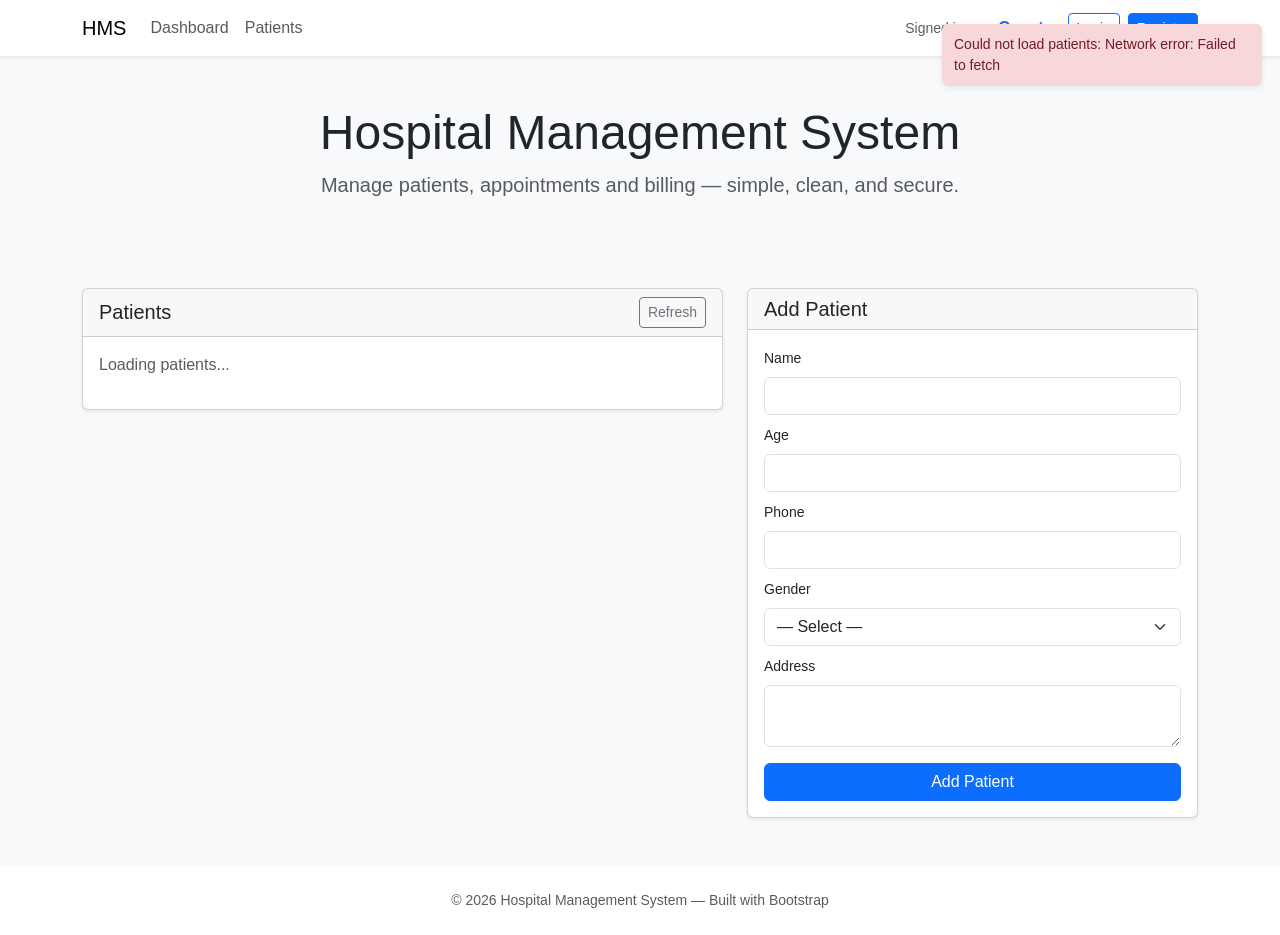
==== index.html @ a68db13f "Update index.html" ====
<!doctype html>
<html lang="en">
<head>
  <meta charset="utf-8" />
  <meta name="viewport" content="width=device-width,initial-scale=1" />
  <title>Hospital Management System</title>

  <!-- Bootstrap 5 CSS -->
  <link href="https://cdn.jsdelivr.net/npm/bootstrap@5.3.2/dist/css/bootstrap.min.css" rel="stylesheet"/>

  <!-- Your custom CSS -->
  <link rel="stylesheet" href="assets/css/style.css" />

  <style>
    /* Small inline styles to make this template look tidy */
    body { background: #f8f9fa; }
    .hero { padding: 48px 0; }
    .card-section { margin-top: 24px; }
    .hms-current-user { font-weight:600; }
  </style>
</head>
<body>

  <!-- Navbar -->
  <nav class="navbar navbar-expand-lg navbar-light bg-white shadow-sm">
    <div class="container">
      <a class="navbar-brand" href="#">HMS</a>
      <button class="navbar-toggler" type="button" data-bs-toggle="collapse"
              data-bs-target="#navMenu" aria-controls="navMenu" aria-expanded="false"
              aria-label="Toggle navigation"><span class="navbar-toggler-icon"></span></button>

      <div class="collapse navbar-collapse" id="navMenu">
        <ul class="navbar-nav me-auto mb-2 mb-lg-0">
          <li class="nav-item"><a class="nav-link" href="dashboard.html">Dashboard</a></li>
          <li class="nav-item"><a class="nav-link" href="patients.html">Patients</a></li>
        </ul>

        <div class="d-flex align-items-center gap-2">
          <span class="text-muted small me-2">Signed in as</span>
          <span class="hms-current-user text-primary me-3">Guest</span>

          <button id="loginBtn" class="btn btn-outline-primary btn-sm" data-bs-toggle="modal" data-bs-target="#loginModal">Login</button>
          <button id="registerBtn" class="btn btn-primary btn-sm" data-bs-toggle="modal" data-bs-target="#registerModal">Register</button>
          <button id="logoutBtn" class="btn btn-danger btn-sm d-none">Logout</button>
        </div>
      </div>
    </div>
  </nav>

  <!-- Hero -->
  <section class="hero">
    <div class="container text-center">
      <h1 class="display-5">Hospital Management System</h1>
      <p class="lead text-muted">Manage patients, appointments and billing — simple, clean, and secure.</p>
    </div>
  </section>

  <!-- Dashboard area -->
  <main class="container card-section">
    <div class="row g-4">

      <!-- Left: Patients list -->
      <div class="col-lg-7">
        <div class="card shadow-sm">
          <div class="card-header d-flex justify-content-between align-items-center">
            <h5 class="mb-0">Patients</h5>
            <button class="btn btn-sm btn-outline-secondary" id="refreshPatientsBtn">Refresh</button>
          </div>
          <div class="card-body" id="patientsList">
            <!-- patients injected by app.js -->
            <p class="text-muted">Loading patients...</p>
          </div>
        </div>
      </div>

      <!-- Right: Add patient -->
      <div class="col-lg-5">
        <div class="card shadow-sm">
          <div class="card-header">
            <h5 class="mb-0">Add Patient</h5>
          </div>
          <div class="card-body">
            <form id="patientForm">
              <div class="mb-2">
                <label class="form-label small">Name</label>
                <input id="patientName" class="form-control" required />
              </div>
              <div class="mb-2">
                <label class="form-label small">Age</label>
                <input id="patientAge" type="number" class="form-control" />
              </div>
              <div class="mb-2">
                <label class="form-label small">Phone</label>
                <input id="patientPhone" class="form-control" />
              </div>
              <div class="mb-2">
                <label class="form-label small">Gender</label>
                <select id="patientGender" class="form-select">
                  <option value="">— Select —</option>
                  <option value="M">Male</option>
                  <option value="F">Female</option>
                  <option value="O">Other</option>
                </select>
              </div>
              <div class="mb-3">
                <label class="form-label small">Address</label>
                <textarea id="patientAddress" class="form-control" rows="2"></textarea>
              </div>
              <button class="btn btn-primary w-100" type="submit">Add Patient</button>
            </form>
          </div>
        </div>
      </div>
    </div>
  </main>

  <!-- Footer -->
  <footer class="mt-5 py-4 bg-white">
    <div class="container text-center text-muted small">
      © <span id="year"></span> Hospital Management System — Built with Bootstrap
    </div>
  </footer>

  <!-- Register Modal -->
  <div class="modal fade" id="registerModal" tabindex="-1" aria-hidden="true">
    <div class="modal-dialog modal-dialog-centered">
      <form id="registerForm" class="modal-content">
        <div class="modal-header">
          <h5 class="modal-title">Register</h5>
          <button type="button" class="btn-close" data-bs-dismiss="modal" aria-label="Close"></button>
        </div>
        <div class="modal-body">
          <div class="mb-2">
            <label class="form-label small">Full name</label>
            <input id="registerName" class="form-control" required />
          </div>
          <div class="mb-2">
            <label class="form-label small">Email</label>
            <input id="registerEmail" type="email" class="form-control" required />
          </div>
          <div class="mb-2">
            <label class="form-label small">Password</label>
            <input id="registerPassword" type="password" class="form-control" required />
          </div>
          <div class="mb-2">
            <label class="form-label small">Role</label>
            <select id="registerRole" class="form-select">
              <option value="patient">Patient</option>
              <option value="doctor">Doctor</option>
              <option value="admin">Admin</option>
            </select>
          </div>
        </div>
        <div class="modal-footer">
          <button type="submit" class="btn btn-primary w-100">Create account</button>
        </div>
      </form>
    </div>
  </div>

  <!-- Login Modal -->
  <div class="modal fade" id="loginModal" tabindex="-1" aria-hidden="true">
    <div class="modal-dialog modal-dialog-centered">
      <form id="loginForm" class="modal-content">
        <div class="modal-header">
          <h5 class="modal-title">Login</h5>
          <button type="button" class="btn-close" data-bs-dismiss="modal" aria-label="Close"></button>
        </div>
        <div class="modal-body">
          <div class="mb-2">
            <label class="form-label small">Email</label>
            <input id="loginEmail" type="email" class="form-control" required />
          </div>
          <div class="mb-2">
            <label class="form-label small">Password</label>
            <input id="loginPassword" type="password" class="form-control" required />
          </div>
        </div>
        <div class="modal-footer">
          <button type="submit" class="btn btn-primary w-100">Login</button>
        </div>
      </form>
    </div>
  </div>

  <!-- Bootstrap JS bundle (Popper included) -->
  <script src="https://cdn.jsdelivr.net/npm/bootstrap@5.3.2/dist/js/bootstrap.bundle.min.js"></script>

  <!-- Your application JS (make sure this file is present and has API_BASE configured) -->
  <script src="assets/js/app.js"></script>

  <script>
    // small client-side wiring to show/hide buttons depending on auth
    document.addEventListener('DOMContentLoaded', () => {
      document.getElementById('year').textContent = new Date().getFullYear();

      const token = localStorage.getItem('hms_token');
      const user = localStorage.getItem('hms_user');
      const logoutBtn = document.getElementById('logoutBtn');
      const loginBtn = document.getElementById('loginBtn');
      const registerBtn = document.getElementById('registerBtn');
      const nameEl = document.querySelector('.hms-current-user');

      if (token || user) {
        logoutBtn.classList.remove('d-none');
        loginBtn.classList.add('d-none');
        registerBtn.classList.add('d-none');
        try {
          const u = JSON.parse(user || '{}');
          nameEl.textContent = u.name || u.email || 'User';
        } catch (e) {}
      } else {
        logoutBtn.classList.add('d-none');
      }

      // manual refresh button
      document.getElementById('refreshPatientsBtn')?.addEventListener('click', () => {
        if (typeof fetchPatients === 'function') fetchPatients();
      });
    });
  </script>
</body>
</html>
---- assets/css/style.css ----
body { font-family: Arial; background: #f8f9fa; }
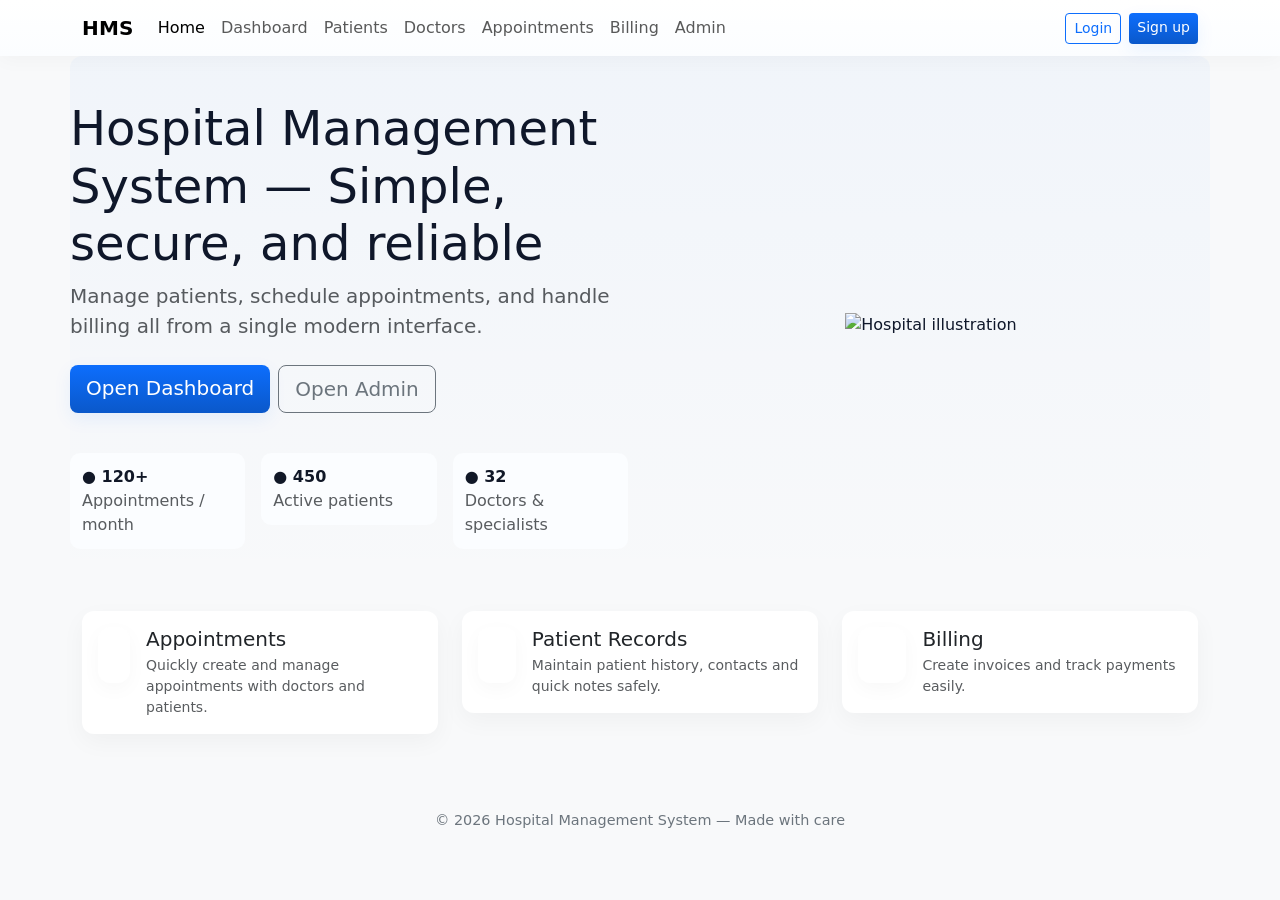
==== commit c2f9a966: "Refactor index.html for improved structure and clarity Updated HTML structure and comments for clari" ====
--- a/index.html
+++ b/index.html
@@ -5,219 +5,138 @@
   <meta name="viewport" content="width=device-width,initial-scale=1" />
   <title>Hospital Management System</title>
 
-  <!-- Bootstrap 5 CSS -->
+  <!-- Bootstrap CSS -->
   <link href="https://cdn.jsdelivr.net/npm/bootstrap@5.3.2/dist/css/bootstrap.min.css" rel="stylesheet"/>
 
-  <!-- Your custom CSS -->
+  <!-- Shared site styles -->
   <link rel="stylesheet" href="assets/css/style.css" />
 
   <style>
-    /* Small inline styles to make this template look tidy */
-    body { background: #f8f9fa; }
-    .hero { padding: 48px 0; }
-    .card-section { margin-top: 24px; }
-    .hms-current-user { font-weight:600; }
+    /* small landing-specific */
+    .feature-icon { width:56px; height:56px; border-radius:12px; display:inline-flex; align-items:center; justify-content:center; background:#fff; box-shadow:0 6px 20px rgba(2,6,23,0.03); }
   </style>
 </head>
 <body>
-
-  <!-- Navbar -->
-  <nav class="navbar navbar-expand-lg navbar-light bg-white shadow-sm">
+  <!-- NAV -->
+  <nav class="navbar navbar-expand-lg">
     <div class="container">
-      <a class="navbar-brand" href="#">HMS</a>
-      <button class="navbar-toggler" type="button" data-bs-toggle="collapse"
-              data-bs-target="#navMenu" aria-controls="navMenu" aria-expanded="false"
-              aria-label="Toggle navigation"><span class="navbar-toggler-icon"></span></button>
+      <a class="navbar-brand" href="index.html">HMS</a>
+      <button class="navbar-toggler" type="button" data-bs-toggle="collapse" data-bs-target="#navMenu">
+        <span class="navbar-toggler-icon"></span>
+      </button>
 
       <div class="collapse navbar-collapse" id="navMenu">
         <ul class="navbar-nav me-auto mb-2 mb-lg-0">
+          <li class="nav-item"><a class="nav-link active" href="index.html">Home</a></li>
           <li class="nav-item"><a class="nav-link" href="dashboard.html">Dashboard</a></li>
           <li class="nav-item"><a class="nav-link" href="patients.html">Patients</a></li>
+          <li class="nav-item"><a class="nav-link" href="doctors.html">Doctors</a></li>
+          <li class="nav-item"><a class="nav-link" href="appointments.html">Appointments</a></li>
+          <li class="nav-item"><a class="nav-link" href="billing.html">Billing</a></li>
+          <li class="nav-item"><a class="nav-link" href="admin.html">Admin</a></li>
         </ul>
 
-        <div class="d-flex align-items-center gap-2">
-          <span class="text-muted small me-2">Signed in as</span>
-          <span class="hms-current-user text-primary me-3">Guest</span>
-
-          <button id="loginBtn" class="btn btn-outline-primary btn-sm" data-bs-toggle="modal" data-bs-target="#loginModal">Login</button>
-          <button id="registerBtn" class="btn btn-primary btn-sm" data-bs-toggle="modal" data-bs-target="#registerModal">Register</button>
-          <button id="logoutBtn" class="btn btn-danger btn-sm d-none">Logout</button>
+        <div class="d-flex gap-2">
+          <a class="btn btn-outline-primary btn-sm" href="login.html">Login</a>
+          <a class="btn btn-primary btn-sm" href="register.html">Sign up</a>
         </div>
       </div>
     </div>
   </nav>
 
-  <!-- Hero -->
-  <section class="hero">
-    <div class="container text-center">
-      <h1 class="display-5">Hospital Management System</h1>
-      <p class="lead text-muted">Manage patients, appointments and billing — simple, clean, and secure.</p>
-    </div>
-  </section>
+  <!-- HERO -->
+  <section class="container hero">
+    <div class="row align-items-center">
+      <div class="col-lg-6">
+        <h1 class="display-5">Hospital Management System — Simple, secure, and reliable</h1>
+        <p class="lead text-muted">Manage patients, schedule appointments, and handle billing all from a single modern interface.</p>
 
-  <!-- Dashboard area -->
-  <main class="container card-section">
-    <div class="row g-4">
+        <div class="mt-4 d-flex gap-2">
+          <a href="dashboard.html" class="btn btn-primary btn-lg">Open Dashboard</a>
+          <a href="admin.html" class="btn btn-outline-secondary btn-lg">Open Admin</a>
+        </div>
 
-      <!-- Left: Patients list -->
-      <div class="col-lg-7">
-        <div class="card shadow-sm">
-          <div class="card-header d-flex justify-content-between align-items-center">
-            <h5 class="mb-0">Patients</h5>
-            <button class="btn btn-sm btn-outline-secondary" id="refreshPatientsBtn">Refresh</button>
+        <div class="row g-3 mt-4">
+          <div class="col-6 col-md-4">
+            <div class="card-quiet">
+              <div class="kv">● 120+</div>
+              <div class="text-muted">Appointments / month</div>
+            </div>
           </div>
-          <div class="card-body" id="patientsList">
-            <!-- patients injected by app.js -->
-            <p class="text-muted">Loading patients...</p>
+          <div class="col-6 col-md-4">
+            <div class="card-quiet">
+              <div class="kv">● 450</div>
+              <div class="text-muted">Active patients</div>
+            </div>
+          </div>
+          <div class="col-12 col-md-4">
+            <div class="card-quiet">
+              <div class="kv">● 32</div>
+              <div class="text-muted">Doctors & specialists</div>
+            </div>
           </div>
         </div>
       </div>
 
-      <!-- Right: Add patient -->
-      <div class="col-lg-5">
-        <div class="card shadow-sm">
-          <div class="card-header">
-            <h5 class="mb-0">Add Patient</h5>
+      <div class="col-lg-6 text-center d-none d-lg-block">
+        <div style="max-width:520px;margin:auto;">
+          <img alt="Hospital illustration" src="assets/images/hospital-illu.svg" style="width:100%;height:auto;"/>
+        </div>
+      </div>
+    </div>
+  </section>
+
+  <!-- FEATURES -->
+  <section class="container mb-5">
+    <div class="row g-4">
+      <div class="col-md-4">
+        <div class="card p-3">
+          <div class="d-flex align-items-start gap-3">
+            <div class="feature-icon"><i class="bi bi-calendar-check" style="font-size:20px;color:var(--accent)"></i></div>
+            <div>
+              <h5 class="mb-1">Appointments</h5>
+              <p class="text-muted small mb-0">Quickly create and manage appointments with doctors and patients.</p>
+            </div>
           </div>
-          <div class="card-body">
-            <form id="patientForm">
-              <div class="mb-2">
-                <label class="form-label small">Name</label>
-                <input id="patientName" class="form-control" required />
-              </div>
-              <div class="mb-2">
-                <label class="form-label small">Age</label>
-                <input id="patientAge" type="number" class="form-control" />
-              </div>
-              <div class="mb-2">
-                <label class="form-label small">Phone</label>
-                <input id="patientPhone" class="form-control" />
-              </div>
-              <div class="mb-2">
-                <label class="form-label small">Gender</label>
-                <select id="patientGender" class="form-select">
-                  <option value="">— Select —</option>
-                  <option value="M">Male</option>
-                  <option value="F">Female</option>
-                  <option value="O">Other</option>
-                </select>
-              </div>
-              <div class="mb-3">
-                <label class="form-label small">Address</label>
-                <textarea id="patientAddress" class="form-control" rows="2"></textarea>
-              </div>
-              <button class="btn btn-primary w-100" type="submit">Add Patient</button>
-            </form>
+        </div>
+      </div>
+
+      <div class="col-md-4">
+        <div class="card p-3">
+          <div class="d-flex align-items-start gap-3">
+            <div class="feature-icon"><i class="bi bi-people" style="font-size:20px;color:var(--accent)"></i></div>
+            <div>
+              <h5 class="mb-1">Patient Records</h5>
+              <p class="text-muted small mb-0">Maintain patient history, contacts and quick notes safely.</p>
+            </div>
+          </div>
+        </div>
+      </div>
+
+      <div class="col-md-4">
+        <div class="card p-3">
+          <div class="d-flex align-items-start gap-3">
+            <div class="feature-icon"><i class="bi bi-cash-stack" style="font-size:20px;color:var(--accent)"></i></div>
+            <div>
+              <h5 class="mb-1">Billing</h5>
+              <p class="text-muted small mb-0">Create invoices and track payments easily.</p>
+            </div>
           </div>
         </div>
       </div>
     </div>
-  </main>
+  </section>
 
-  <!-- Footer -->
-  <footer class="mt-5 py-4 bg-white">
-    <div class="container text-center text-muted small">
-      © <span id="year"></span> Hospital Management System — Built with Bootstrap
+  <!-- FOOTER -->
+  <footer class="site-footer">
+    <div class="container">
+      <div>© <span id="year"></span> Hospital Management System — Made with care</div>
     </div>
   </footer>
 
-  <!-- Register Modal -->
-  <div class="modal fade" id="registerModal" tabindex="-1" aria-hidden="true">
-    <div class="modal-dialog modal-dialog-centered">
-      <form id="registerForm" class="modal-content">
-        <div class="modal-header">
-          <h5 class="modal-title">Register</h5>
-          <button type="button" class="btn-close" data-bs-dismiss="modal" aria-label="Close"></button>
-        </div>
-        <div class="modal-body">
-          <div class="mb-2">
-            <label class="form-label small">Full name</label>
-            <input id="registerName" class="form-control" required />
-          </div>
-          <div class="mb-2">
-            <label class="form-label small">Email</label>
-            <input id="registerEmail" type="email" class="form-control" required />
-          </div>
-          <div class="mb-2">
-            <label class="form-label small">Password</label>
-            <input id="registerPassword" type="password" class="form-control" required />
-          </div>
-          <div class="mb-2">
-            <label class="form-label small">Role</label>
-            <select id="registerRole" class="form-select">
-              <option value="patient">Patient</option>
-              <option value="doctor">Doctor</option>
-              <option value="admin">Admin</option>
-            </select>
-          </div>
-        </div>
-        <div class="modal-footer">
-          <button type="submit" class="btn btn-primary w-100">Create account</button>
-        </div>
-      </form>
-    </div>
-  </div>
-
-  <!-- Login Modal -->
-  <div class="modal fade" id="loginModal" tabindex="-1" aria-hidden="true">
-    <div class="modal-dialog modal-dialog-centered">
-      <form id="loginForm" class="modal-content">
-        <div class="modal-header">
-          <h5 class="modal-title">Login</h5>
-          <button type="button" class="btn-close" data-bs-dismiss="modal" aria-label="Close"></button>
-        </div>
-        <div class="modal-body">
-          <div class="mb-2">
-            <label class="form-label small">Email</label>
-            <input id="loginEmail" type="email" class="form-control" required />
-          </div>
-          <div class="mb-2">
-            <label class="form-label small">Password</label>
-            <input id="loginPassword" type="password" class="form-control" required />
-          </div>
-        </div>
-        <div class="modal-footer">
-          <button type="submit" class="btn btn-primary w-100">Login</button>
-        </div>
-      </form>
-    </div>
-  </div>
-
-  <!-- Bootstrap JS bundle (Popper included) -->
+  <!-- Bootstrap JS bundle -->
   <script src="https://cdn.jsdelivr.net/npm/bootstrap@5.3.2/dist/js/bootstrap.bundle.min.js"></script>
-
-  <!-- Your application JS (make sure this file is present and has API_BASE configured) -->
   <script src="assets/js/app.js"></script>
-
-  <script>
-    // small client-side wiring to show/hide buttons depending on auth
-    document.addEventListener('DOMContentLoaded', () => {
-      document.getElementById('year').textContent = new Date().getFullYear();
-
-      const token = localStorage.getItem('hms_token');
-      const user = localStorage.getItem('hms_user');
-      const logoutBtn = document.getElementById('logoutBtn');
-      const loginBtn = document.getElementById('loginBtn');
-      const registerBtn = document.getElementById('registerBtn');
-      const nameEl = document.querySelector('.hms-current-user');
-
-      if (token || user) {
-        logoutBtn.classList.remove('d-none');
-        loginBtn.classList.add('d-none');
-        registerBtn.classList.add('d-none');
-        try {
-          const u = JSON.parse(user || '{}');
-          nameEl.textContent = u.name || u.email || 'User';
-        } catch (e) {}
-      } else {
-        logoutBtn.classList.add('d-none');
-      }
-
-      // manual refresh button
-      document.getElementById('refreshPatientsBtn')?.addEventListener('click', () => {
-        if (typeof fetchPatients === 'function') fetchPatients();
-      });
-    });
-  </script>
+  <script>document.getElementById('year').textContent = new Date().getFullYear();</script>
 </body>
 </html>
--- a/assets/css/style.css
+++ b/assets/css/style.css
@@ -1 +1,91 @@
-body { font-family: Arial; background: #f8f9fa; }
+/* assets/css/style.css
+   Shared site styles to provide consistent look and feel */
+:root{
+  --accent: #0d6efd;
+  --muted: #6c757d;
+  --card-bg: #ffffff;
+  --surface: #f8f9fa;
+  --radius: 12px;
+  --glass: rgba(255,255,255,0.6);
+}
+
+*{box-sizing:border-box}
+body{
+  font-family: Inter, ui-sans-serif, system-ui, -apple-system, "Segoe UI", Roboto, "Helvetica Neue", Arial;
+  background: var(--surface);
+  color:#0f172a;
+  margin:0;
+  -webkit-font-smoothing:antialiased;
+  -moz-osx-font-smoothing:grayscale;
+}
+
+/* Navbar */
+.navbar-brand{
+  font-weight:700;
+  letter-spacing:0.2px;
+}
+.navbar { background: linear-gradient(180deg,#ffffff,#fbfdff); box-shadow: 0 4px 20px rgba(15,23,42,0.03); }
+
+/* Page hero */
+.hero {
+  padding: 44px 0;
+  margin-bottom: 18px;
+  background: linear-gradient(180deg, rgba(13,110,253,0.03), transparent);
+  border-radius: 12px;
+}
+
+/* Cards */
+.card {
+  border: none;
+  border-radius: var(--radius);
+  background: var(--card-bg);
+  box-shadow: 0 8px 24px rgba(14,20,30,0.04);
+}
+.stat-card { padding: 18px; }
+
+/* Buttons */
+.btn-primary {
+  background: linear-gradient(180deg,var(--accent),#0a58ca);
+  border: none;
+  box-shadow: 0 6px 18px rgba(13,110,253,0.08);
+}
+
+/* Table improvements */
+.table thead th {
+  border-bottom: 0;
+  font-weight:600;
+  background: transparent;
+}
+.table tbody tr {
+  background: #fff;
+  transition: transform .06s ease;
+}
+.table tbody tr:hover {
+  transform: translateY(-3px);
+  box-shadow: 0 6px 14px rgba(2,6,23,0.04);
+}
+
+/* Forms */
+.form-control:focus {
+  box-shadow: 0 0 0 0.15rem rgba(13,110,253,0.12);
+  border-color: var(--accent);
+}
+
+/* footer */
+.site-footer {
+  margin-top: 48px;
+  padding: 28px 0;
+  text-align:center;
+  color:var(--muted);
+  font-size:0.9rem;
+}
+
+/* utilities */
+.kv { font-weight:600; color:#111827; }
+.card-quiet { background:#fbfdff; border-radius:10px; padding:12px; }
+
+/* small screens */
+@media (max-width: 768px) {
+  .hero { padding: 28px 12px; }
+  .stat-card { padding: 12px; }
+}
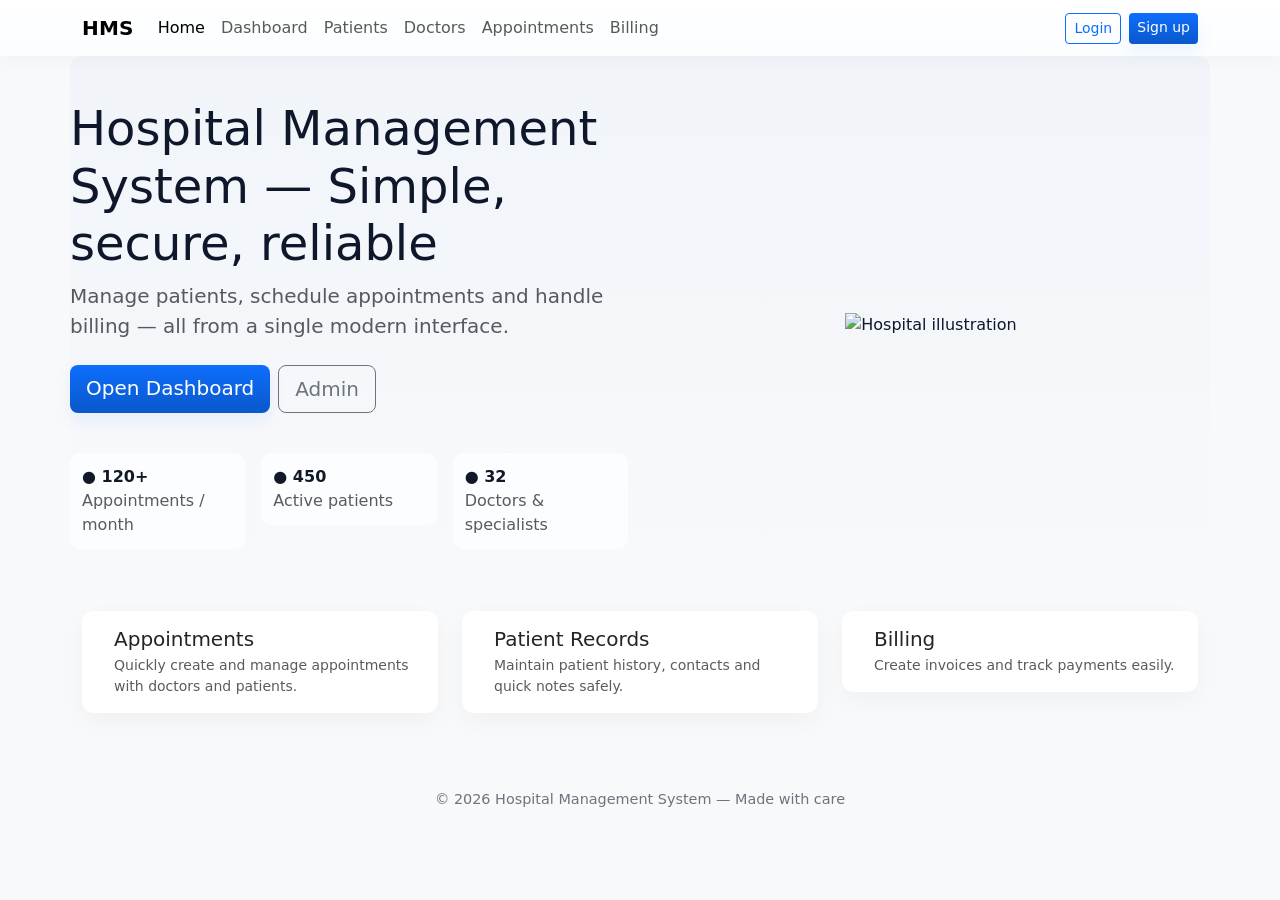
==== commit 5f2c9c97: "Update index.html" ====
--- a/index.html
+++ b/index.html
@@ -12,8 +12,7 @@
   <link rel="stylesheet" href="assets/css/style.css" />
 
   <style>
-    /* small landing-specific */
-    .feature-icon { width:56px; height:56px; border-radius:12px; display:inline-flex; align-items:center; justify-content:center; background:#fff; box-shadow:0 6px 20px rgba(2,6,23,0.03); }
+    .hero-illustration { max-width:520px; margin:auto; }
   </style>
 </head>
 <body>
@@ -28,12 +27,12 @@
       <div class="collapse navbar-collapse" id="navMenu">
         <ul class="navbar-nav me-auto mb-2 mb-lg-0">
           <li class="nav-item"><a class="nav-link active" href="index.html">Home</a></li>
-          <li class="nav-item"><a class="nav-link" href="dashboard.html">Dashboard</a></li>
+          <!-- Dashboard now goes to login, which will route by role -->
+          <li class="nav-item"><a class="nav-link" href="login.html">Dashboard</a></li>
           <li class="nav-item"><a class="nav-link" href="patients.html">Patients</a></li>
           <li class="nav-item"><a class="nav-link" href="doctors.html">Doctors</a></li>
           <li class="nav-item"><a class="nav-link" href="appointments.html">Appointments</a></li>
           <li class="nav-item"><a class="nav-link" href="billing.html">Billing</a></li>
-          <li class="nav-item"><a class="nav-link" href="admin.html">Admin</a></li>
         </ul>
 
         <div class="d-flex gap-2">
@@ -48,12 +47,12 @@
   <section class="container hero">
     <div class="row align-items-center">
       <div class="col-lg-6">
-        <h1 class="display-5">Hospital Management System — Simple, secure, and reliable</h1>
-        <p class="lead text-muted">Manage patients, schedule appointments, and handle billing all from a single modern interface.</p>
+        <h1 class="display-5">Hospital Management System — Simple, secure, reliable</h1>
+        <p class="lead text-muted">Manage patients, schedule appointments and handle billing — all from a single modern interface.</p>
 
         <div class="mt-4 d-flex gap-2">
-          <a href="dashboard.html" class="btn btn-primary btn-lg">Open Dashboard</a>
-          <a href="admin.html" class="btn btn-outline-secondary btn-lg">Open Admin</a>
+          <a href="login.html" class="btn btn-primary btn-lg">Open Dashboard</a>
+          <a href="admin.html" class="btn btn-outline-secondary btn-lg">Admin</a>
         </div>
 
         <div class="row g-3 mt-4">
@@ -79,7 +78,7 @@
       </div>
 
       <div class="col-lg-6 text-center d-none d-lg-block">
-        <div style="max-width:520px;margin:auto;">
+        <div class="hero-illustration">
           <img alt="Hospital illustration" src="assets/images/hospital-illu.svg" style="width:100%;height:auto;"/>
         </div>
       </div>
@@ -130,13 +129,13 @@
   <!-- FOOTER -->
   <footer class="site-footer">
     <div class="container">
-      <div>© <span id="year"></span> Hospital Management System — Made with care</div>
+      <div>© <span id="yearIndex"></span> Hospital Management System — Made with care</div>
     </div>
   </footer>
 
-  <!-- Bootstrap JS bundle -->
+  <!-- Bootstrap + app.js -->
   <script src="https://cdn.jsdelivr.net/npm/bootstrap@5.3.2/dist/js/bootstrap.bundle.min.js"></script>
   <script src="assets/js/app.js"></script>
-  <script>document.getElementById('year').textContent = new Date().getFullYear();</script>
+  <script>document.getElementById('yearIndex').textContent = new Date().getFullYear();</script>
 </body>
 </html>
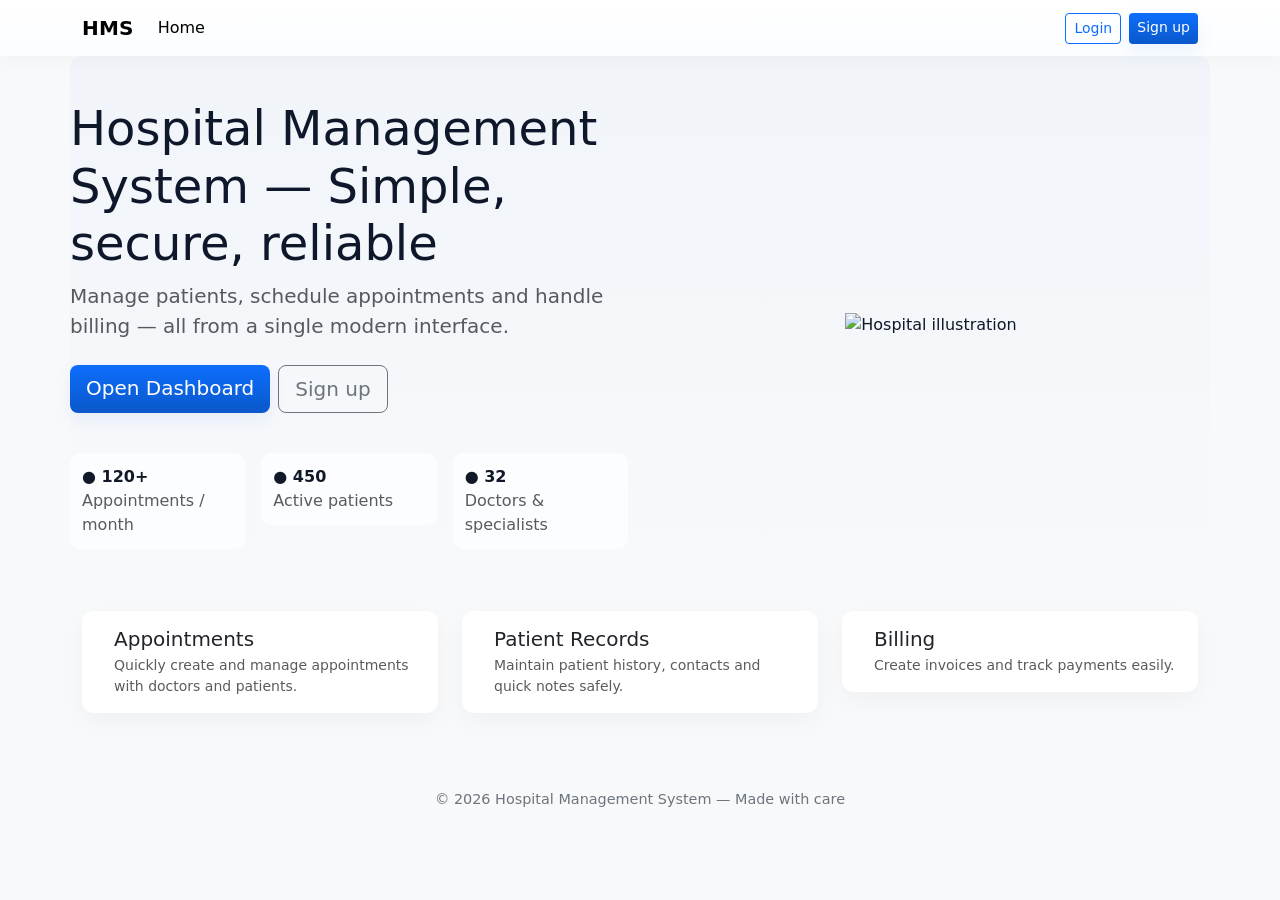
==== commit 99f7a43a: "Update index.html" ====
--- a/index.html
+++ b/index.html
@@ -27,12 +27,6 @@
       <div class="collapse navbar-collapse" id="navMenu">
         <ul class="navbar-nav me-auto mb-2 mb-lg-0">
           <li class="nav-item"><a class="nav-link active" href="index.html">Home</a></li>
-          <!-- Dashboard now goes to login, which will route by role -->
-          <li class="nav-item"><a class="nav-link" href="login.html">Dashboard</a></li>
-          <li class="nav-item"><a class="nav-link" href="patients.html">Patients</a></li>
-          <li class="nav-item"><a class="nav-link" href="doctors.html">Doctors</a></li>
-          <li class="nav-item"><a class="nav-link" href="appointments.html">Appointments</a></li>
-          <li class="nav-item"><a class="nav-link" href="billing.html">Billing</a></li>
         </ul>
 
         <div class="d-flex gap-2">
@@ -52,7 +46,7 @@
 
         <div class="mt-4 d-flex gap-2">
           <a href="login.html" class="btn btn-primary btn-lg">Open Dashboard</a>
-          <a href="admin.html" class="btn btn-outline-secondary btn-lg">Admin</a>
+          <a href="register.html" class="btn btn-outline-secondary btn-lg">Sign up</a>
         </div>
 
         <div class="row g-3 mt-4">
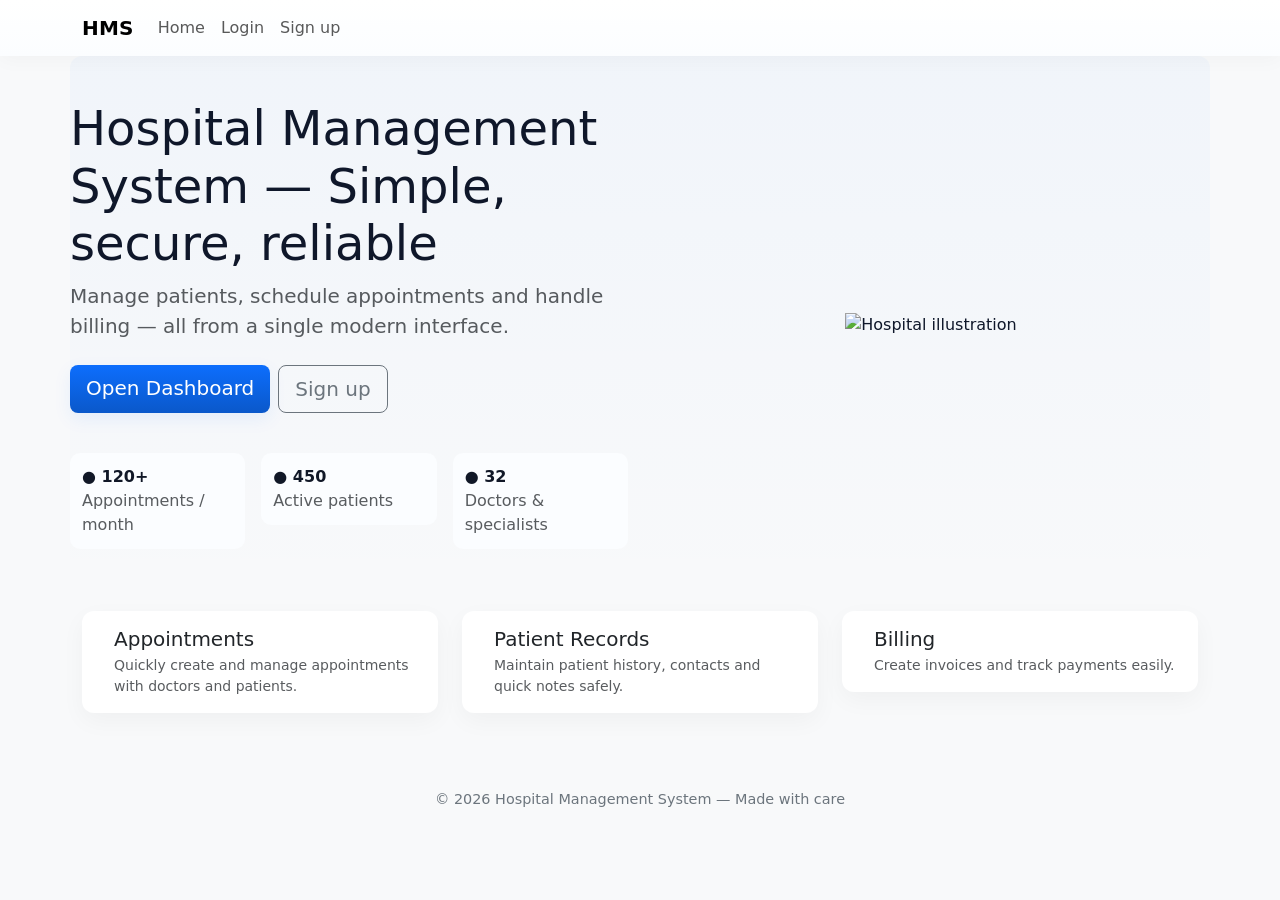
==== commit 77c700bb: "Update index.html nav class" ====
--- a/index.html
+++ b/index.html
@@ -14,27 +14,100 @@
   <style>
     .hero-illustration { max-width:520px; margin:auto; }
   </style>
+  <!-- add near top of each page (once) -->
+<script>
+  // config.js (global)
+  // Production backend URL (use your render backend URL). For local dev replace accordingly.
+  window.HMS = window.HMS || {};
+  // Use absolute backend URL in production:
+  window.HMS.API_BASE = window.HMS.API_BASE || 'https://hms-backend-yqjj.onrender.com/api';
+
+  // authFetch will be used by all pages to attach token & handle JSON
+  window.HMS.authFetch = async function(path, opts = {}) {
+    const base = window.HMS.API_BASE.replace(/\/$/,'');
+    const url = path.startsWith('http') ? path : `${base}/${path.replace(/^\/+/,'')}`;
+    const token = localStorage.getItem('hms_token');
+    const defaultHeaders = {'Content-Type':'application/json'};
+    opts.headers = Object.assign(defaultHeaders, opts.headers || {});
+    if (token) opts.headers['Authorization'] = 'Bearer ' + token;
+    const res = await fetch(url, opts);
+    const text = await res.text().catch(()=>null);
+    let body = null;
+    try { body = text ? JSON.parse(text) : null; } catch(e) { body = text; }
+    if (!res.ok) {
+      const err = new Error(body && (body.error || body.message) ? (body.error || body.message) : res.statusText);
+      err.status = res.status; err.body = body;
+      throw err;
+    }
+    return body;
+  };
+</script>
+
 </head>
 <body>
   <!-- NAV -->
   <nav class="navbar navbar-expand-lg">
-    <div class="container">
-      <a class="navbar-brand" href="index.html">HMS</a>
-      <button class="navbar-toggler" type="button" data-bs-toggle="collapse" data-bs-target="#navMenu">
-        <span class="navbar-toggler-icon"></span>
-      </button>
-
-      <div class="collapse navbar-collapse" id="navMenu">
-        <ul class="navbar-nav me-auto mb-2 mb-lg-0">
-          <li class="nav-item"><a class="nav-link active" href="index.html">Home</a></li>
-        </ul>
-
-        <div class="d-flex gap-2">
-          <a class="btn btn-outline-primary btn-sm" href="login.html">Login</a>
-          <a class="btn btn-primary btn-sm" href="register.html">Sign up</a>
-        </div>
-      </div>
-    </div>
+  <div class="container">
+    <a class="navbar-brand" href="index.html">HMS</a>
+    <button class="navbar-toggler" type="button" data-bs-toggle="collapse" data-bs-target="#mainNav" aria-controls="mainNav" aria-expanded="false">
+      <span class="navbar-toggler-icon"></span>
+    </button>
+
+    <div class="collapse navbar-collapse" id="mainNav">
+      <ul class="navbar-nav me-auto mb-2 mb-lg-0">
+        <li class="nav-item"><a class="nav-link" href="index.html">Home</a></li>
+        <li class="nav-item"><a class="nav-link" href="login.html">Login</a></li>
+        <li class="nav-item"><a class="nav-link" href="register.html">Sign up</a></li>
+      </ul>
+
+      <div class="d-flex align-items-center ms-auto" id="navUserPill"></div>
+    </div>
+  </div>
+</nav>
+
+<script>
+  // small script to populate user pill (add after config.js)
+  (function(){
+    const el = document.getElementById('navUserPill');
+    const raw = localStorage.getItem('hms_user');
+    if (!raw) {
+      el.innerHTML = '';
+      return;
+    }
+    try {
+      const u = JSON.parse(raw);
+      el.innerHTML = `
+        <div class="dropdown">
+          <a class="dropdown-toggle d-flex align-items-center text-decoration-none" id="userDrop" data-bs-toggle="dropdown" href="#">
+            <div style="width:36px;height:36px;border-radius:50%;background:#eef2ff;display:inline-flex;align-items:center;justify-content:center;margin-right:.6rem;font-weight:700;">${(u.name||u.email||'U').split(' ').map(s=>s[0]).slice(0,2).join('').toUpperCase()}</div>
+            <span style="font-weight:600">${u.name || u.email}</span>
+          </a>
+          <ul class="dropdown-menu dropdown-menu-end" aria-labelledby="userDrop">
+            <li><a class="dropdown-item" href="#" id="viewProfileLink">Edit profile</a></li>
+            <li><a class="dropdown-item" href="#" id="signOutLink">Sign out</a></li>
+          </ul>
+        </div>
+      `;
+      document.getElementById('signOutLink').addEventListener('click', (e)=> {
+        e.preventDefault();
+        localStorage.removeItem('hms_token');
+        localStorage.removeItem('hms_user');
+        // redirect to index or login
+        window.location.href = 'index.html';
+      });
+      document.getElementById('viewProfileLink').addEventListener('click', (e) => {
+        e.preventDefault();
+        // route based on role
+        const role = (u.role||'').toLowerCase();
+        if (role.includes('doctor')) window.location.href = 'doctors.html#edit';
+        else if (role.includes('patient')) window.location.href = 'patients.html#edit';
+        else if (role.includes('admin')) window.location.href = 'admin.html#edit';
+        else window.location.href = 'dashboard.html';
+      });
+    } catch(e){ el.innerHTML = ''; }
+  })();
+</script>
+
   </nav>
 
   <!-- HERO -->
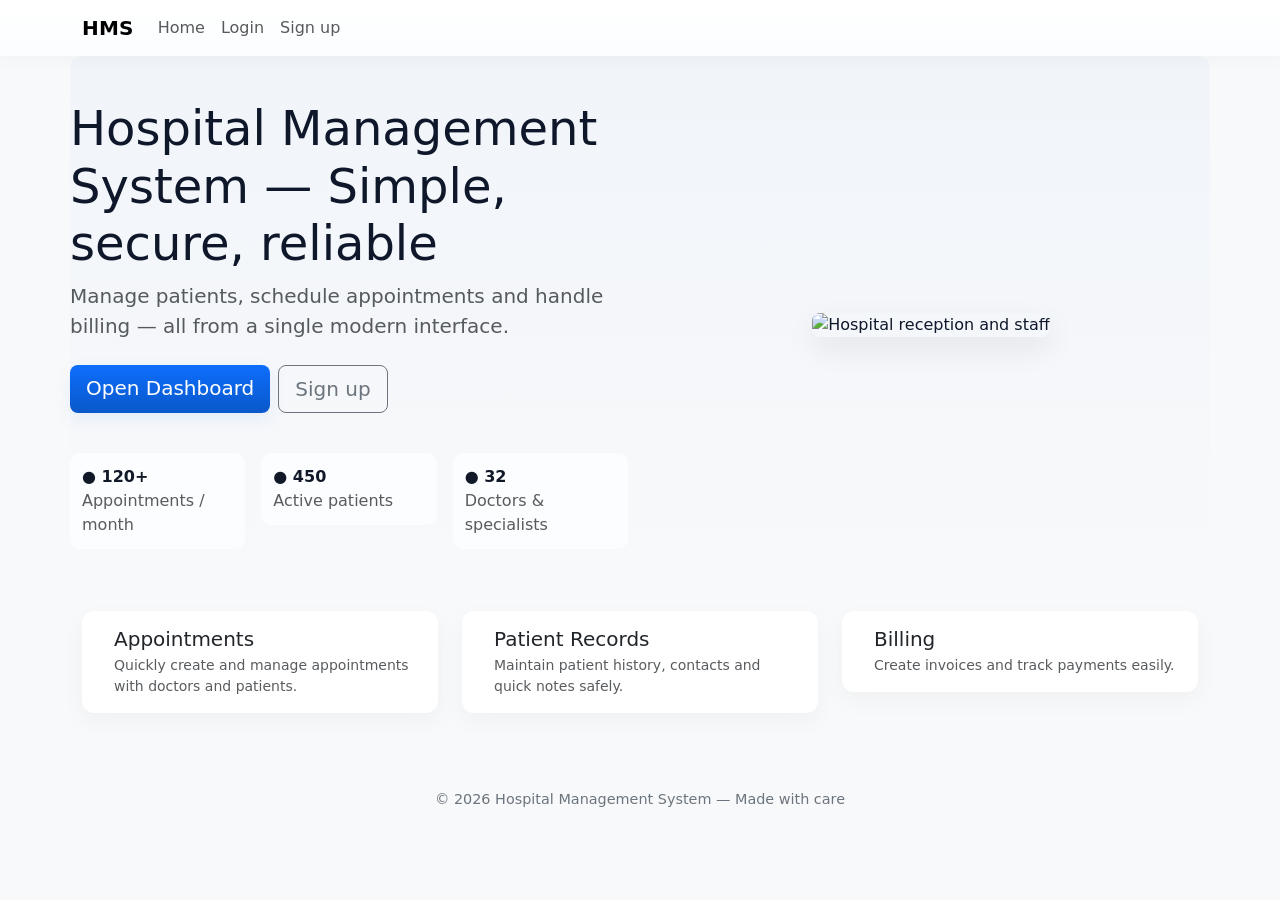
==== commit 4b0e2084: "Update index.html" ====
--- a/index.html
+++ b/index.html
@@ -13,6 +13,10 @@
 
   <style>
     .hero-illustration { max-width:520px; margin:auto; }
+    /* small responsive tweak */
+    @media (max-width: 992px) {
+      .hero-illustration { display:block; margin-top:1.25rem; max-width:420px; }
+    }
   </style>
   <!-- add near top of each page (once) -->
 <script>
@@ -146,7 +150,18 @@
 
       <div class="col-lg-6 text-center d-none d-lg-block">
         <div class="hero-illustration">
-          <img alt="Hospital illustration" src="assets/images/hospital-illu.svg" style="width:100%;height:auto;"/>
+          <!-- responsive picture element: webp (if you provide), jpg fallback, svg fallback -->
+          <picture>
+            <!-- optional modern format (provide .webp if you create it) -->
+            <source srcset="assets/images/hospital-photo.webp" type="image/webp">
+            <!-- primary photo (place this in your repo) -->
+            <img
+              alt="Hospital reception and staff"
+              src="assets/images/hospital-photo.jpg"
+              loading="lazy"
+              style="width:100%;height:auto;border-radius:8px;box-shadow:0 12px 30px rgba(2,6,23,0.08);"
+            />
+          </picture>
         </div>
       </div>
     </div>
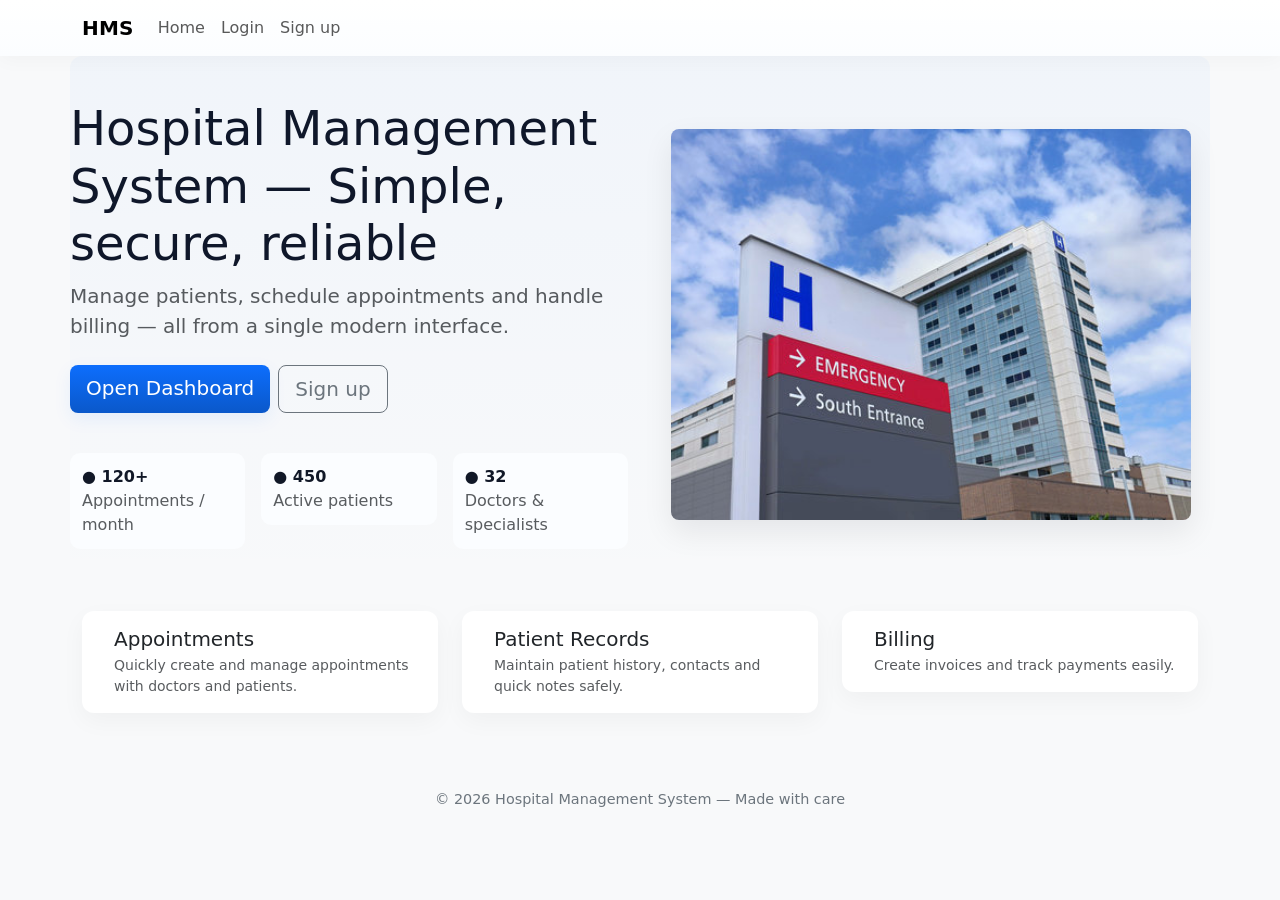
==== commit b1b7ec51: "Update index.html" ====
--- a/index.html
+++ b/index.html
@@ -153,7 +153,7 @@
           <!-- responsive picture element: webp (if you provide), jpg fallback, svg fallback -->
           <picture>
             <!-- optional modern format (provide .webp if you create it) -->
-            <source srcset="assets/images/hospital-photo.webp" type="image/webp">
+            <source srcset="assets/images/hospital-photo.jpg" type="image/jpg">
             <!-- primary photo (place this in your repo) -->
             <img
               alt="Hospital reception and staff"
